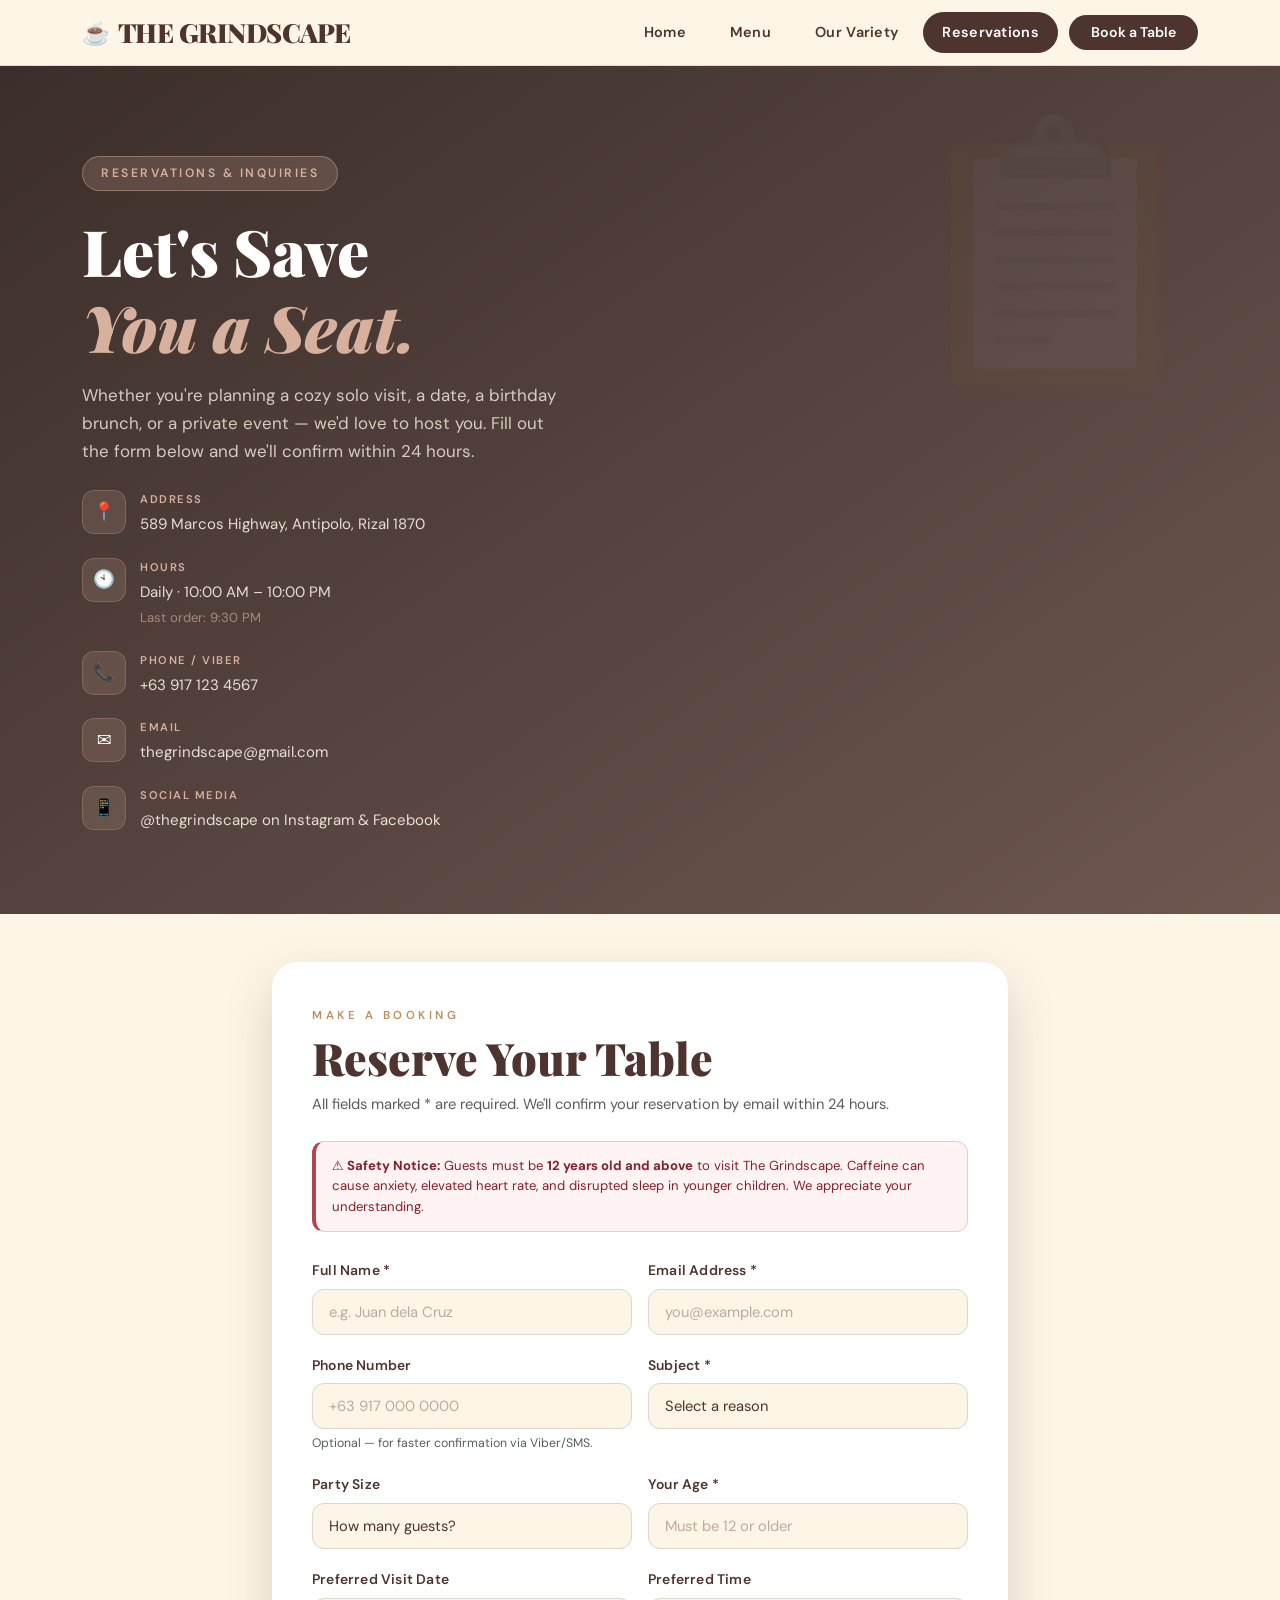
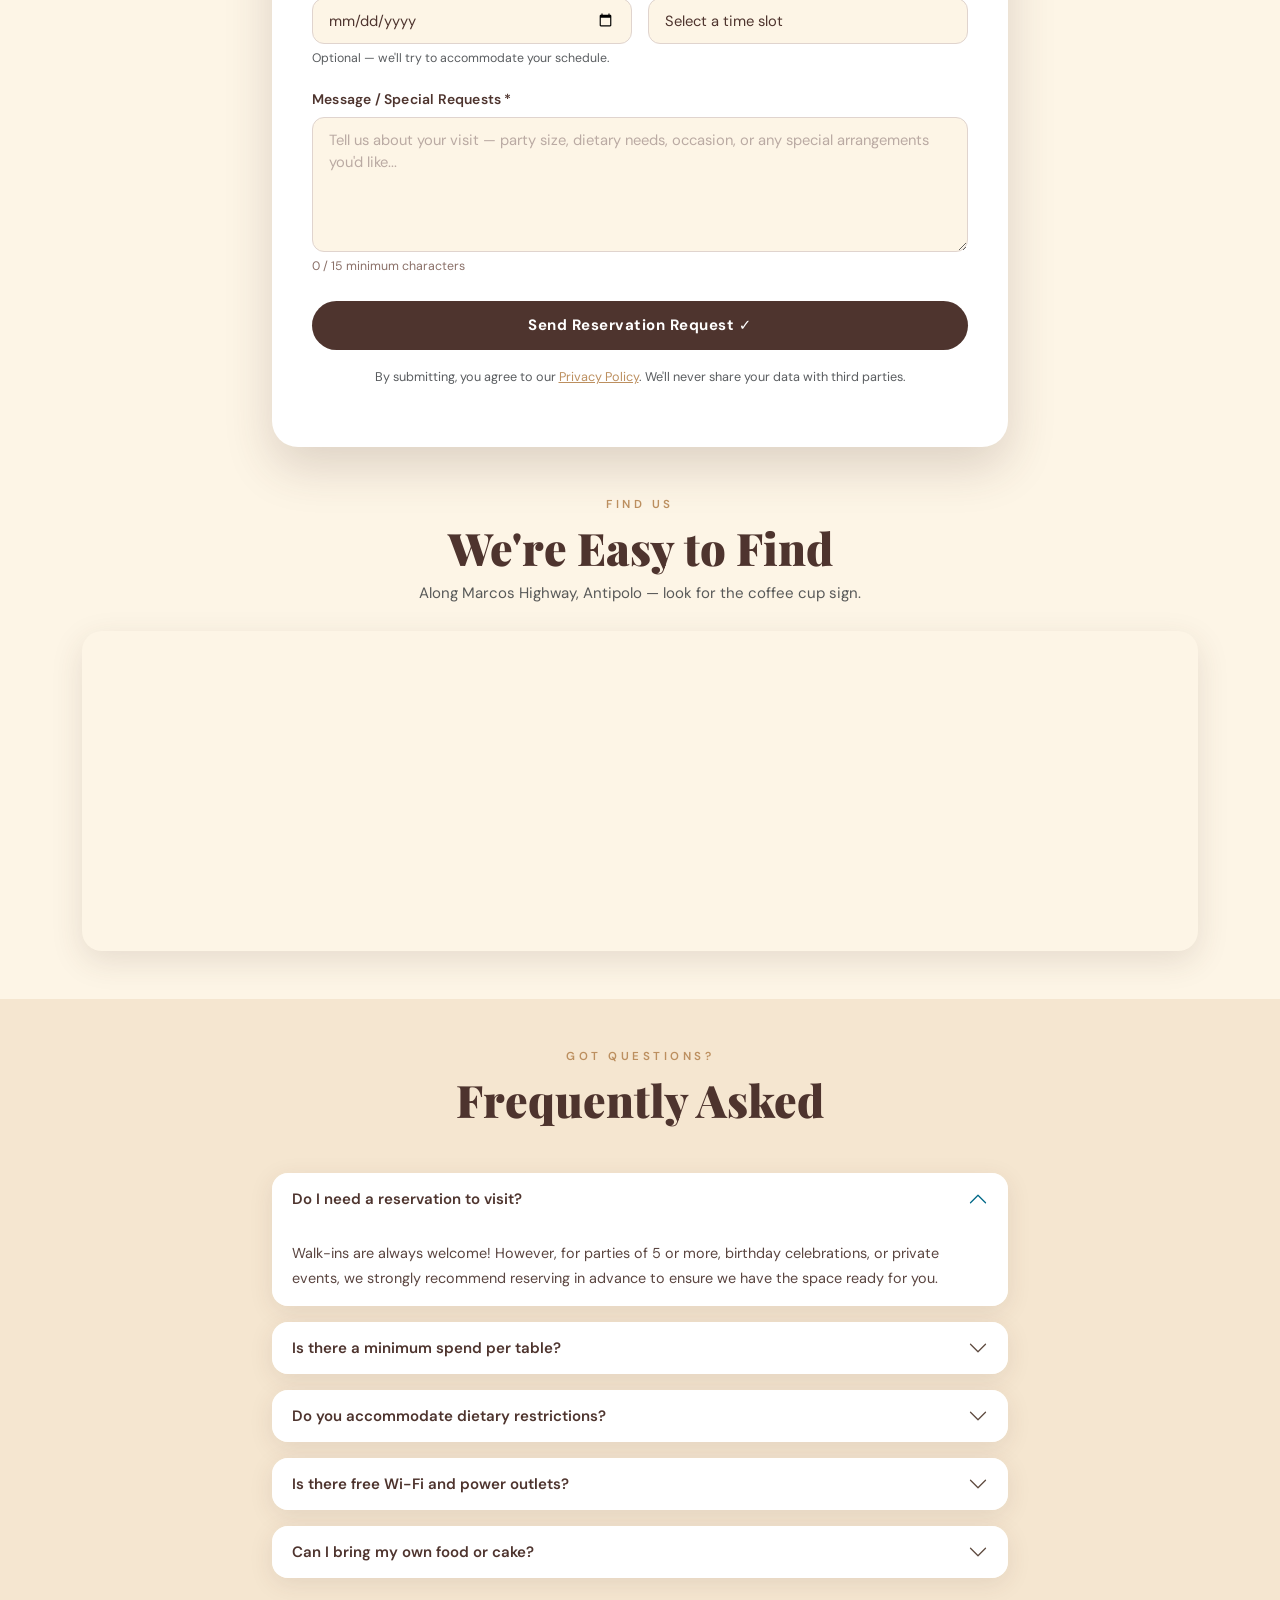
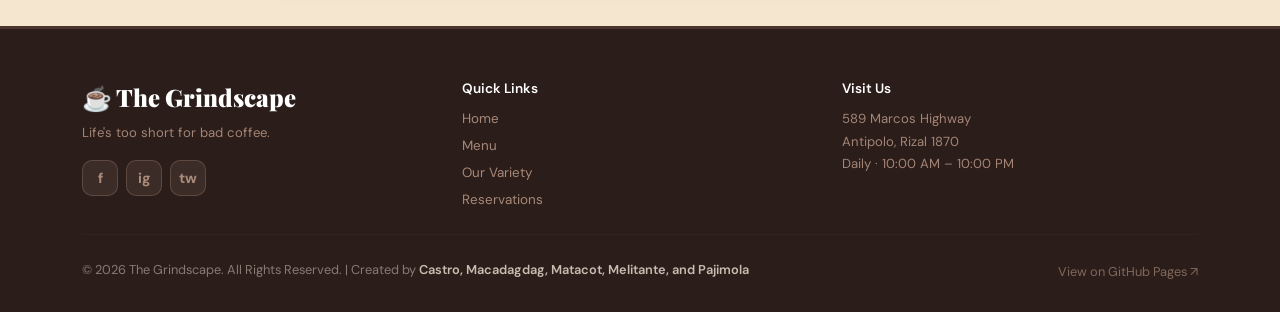
==== contact.html @ b035fa83 "Add files via upload" ====
<!DOCTYPE html>
<html lang="en">
<head>
  <meta charset="UTF-8">
  <meta name="viewport" content="width=device-width, initial-scale=1.0">
  <title>Reservations | The Grindscape</title>
  <meta name="description" content="Reserve a table at The Grindscape — Antipolo's favorite specialty coffee shop. Book for dine-in, private events, or just drop in.">

  <link href="https://cdn.jsdelivr.net/npm/bootstrap@5.3.0/dist/css/bootstrap.min.css" rel="stylesheet">
  <link rel="preconnect" href="https://fonts.googleapis.com">
  <link rel="preconnect" href="https://fonts.gstatic.com" crossorigin>
  <link href="https://fonts.googleapis.com/css2?family=Playfair+Display:ital,wght@0,400;0,700;0,900;1,700&family=DM+Sans:opsz,wght@9..40,300;9..40,400;9..40,500;9..40,600;9..40,700&display=swap" rel="stylesheet">
  <link rel="stylesheet" href="css/custom.css">
</head>
<body>
<div class="content-wrapper">

  <!-- ═══════════════ NAVBAR ═══════════════ -->
  <nav class="site-navbar navbar navbar-expand-lg" id="mainNavbar" aria-label="Main navigation">
    <div class="container">
      <a class="navbar-brand-custom" href="index.html">
        <span class="brand-icon">☕</span>THE GRINDSCAPE
      </a>
      <button class="navbar-toggler" type="button"
              data-bs-toggle="collapse" data-bs-target="#navbarMain"
              aria-controls="navbarMain" aria-expanded="false" aria-label="Toggle navigation">
        <span class="navbar-toggler-icon"></span>
      </button>
      <div class="collapse navbar-collapse" id="navbarMain">
        <ul class="navbar-nav ms-auto align-items-lg-center">
          <li class="nav-item"><a class="nav-pill" href="index.html">Home</a></li>
          <li class="nav-item"><a class="nav-pill" href="history.html">Menu</a></li>
          <li class="nav-item"><a class="nav-pill" href="variety.html">Our Variety</a></li>
          <li class="nav-item"><a class="nav-pill active" href="contact.html" aria-current="page">Reservations</a></li>
          <li class="nav-item ms-lg-2 mt-2 mt-lg-0">
            <a href="#reserve-form" class="btn-card" style="padding:8px 22px;font-size:0.88rem;">
              Book a Table
            </a>
          </li>
        </ul>
      </div>
    </div>
  </nav>

  <!-- ═══════════════ CONTACT HERO ═══════════════ -->
  <section class="contact-hero" aria-label="Contact hero">
    <div class="container">
      <div class="row">
        <div class="col-lg-6">
          <div class="hero-badge fade-in-up">Reservations &amp; Inquiries</div>
          <h1 class="fade-in-up delay-1">
            Let's Save<br>
            <em style="color:var(--latte);">You a Seat.</em>
          </h1>
          <p class="mt-3 fade-in-up delay-2">
            Whether you're planning a cozy solo visit, a date, a birthday brunch,
            or a private event — we'd love to host you. Fill out the form below
            and we'll confirm within 24 hours.
          </p>

          <div class="mt-4 fade-in-up delay-3">
            <div class="contact-info-item">
              <div class="contact-icon">📍</div>
              <div>
                <span class="contact-info-label">Address</span>
                <div class="contact-info-value">589 Marcos Highway, Antipolo, Rizal 1870</div>
              </div>
            </div>
            <div class="contact-info-item">
              <div class="contact-icon">🕙</div>
              <div>
                <span class="contact-info-label">Hours</span>
                <div class="contact-info-value">
                  Daily · 10:00 AM – 10:00 PM<br>
                  <small style="color:rgba(215,177,157,0.65);">Last order: 9:30 PM</small>
                </div>
              </div>
            </div>
            <div class="contact-info-item">
              <div class="contact-icon">📞</div>
              <div>
                <span class="contact-info-label">Phone / Viber</span>
                <div class="contact-info-value">
                  <a href="tel:+639171234567">+63 917 123 4567</a>
                </div>
              </div>
            </div>
            <div class="contact-info-item">
              <div class="contact-icon">✉️</div>
              <div>
                <span class="contact-info-label">Email</span>
                <div class="contact-info-value">
                  <a href="mailto:thegrindscape@gmail.com">thegrindscape@gmail.com</a>
                </div>
              </div>
            </div>
            <div class="contact-info-item">
              <div class="contact-icon">📱</div>
              <div>
                <span class="contact-info-label">Social Media</span>
                <div class="contact-info-value">
                  <a href="#">@thegrindscape</a> on Instagram &amp; Facebook
                </div>
              </div>
            </div>
          </div>
        </div>
      </div>
    </div>
  </section>

  <!-- ═══════════════ RESERVATION FORM ═══════════════ -->
  <section class="py-5" id="reserve-form" aria-labelledby="formHeading">
    <div class="container">
      <div class="row justify-content-center">
        <div class="col-lg-9 col-xl-8">
          <div class="reservation-card">

            <div class="mb-4">
              <span class="section-label">Make a Booking</span>
              <h2 class="section-title" id="formHeading">Reserve Your Table</h2>
              <p class="text-muted mt-2" style="font-size:0.92rem;">
                All fields marked * are required. We'll confirm your reservation by email within 24 hours.
              </p>
            </div>

            <div class="health-warning mb-4">
              <strong>⚠ Safety Notice:</strong> Guests must be <strong>12 years old and above</strong> to
              visit The Grindscape. Caffeine can cause anxiety, elevated heart rate, and disrupted sleep
              in younger children. We appreciate your understanding.
            </div>

            <form id="pageContactForm" class="needs-validation" novalidate>
              <div class="row g-3">

                <div class="col-12 col-md-6">
                  <label for="pageName" class="form-label">Full Name *</label>
                  <input type="text" class="form-control" id="pageName"
                         placeholder="e.g. Juan dela Cruz" data-role="name"
                         required minlength="2" autocomplete="name">
                  <div class="invalid-feedback">Please enter your full name (at least 2 characters).</div>
                  <div class="valid-feedback">Looks good!</div>
                </div>

                <div class="col-12 col-md-6">
                  <label for="pageEmail" class="form-label">Email Address *</label>
                  <input type="email" class="form-control" id="pageEmail"
                         placeholder="you@example.com" required autocomplete="email">
                  <div class="invalid-feedback">Please enter a valid email address (e.g. name@domain.com).</div>
                  <div class="valid-feedback">Valid email!</div>
                </div>

                <div class="col-12 col-md-6">
                  <label for="pagePhone" class="form-label">Phone Number</label>
                  <input type="tel" class="form-control" id="pagePhone"
                         placeholder="+63 917 000 0000" autocomplete="tel"
                         pattern="[+0-9\s\-()]{7,20}">
                  <div class="invalid-feedback">Please enter a valid phone number.</div>
                  <div class="form-text text-muted" style="font-size:0.77rem;">
                    Optional — for faster confirmation via Viber/SMS.
                  </div>
                </div>

                <div class="col-12 col-md-6">
                  <label for="pageSubject" class="form-label">Subject *</label>
                  <select class="form-select" id="pageSubject" required>
                    <option value="" disabled selected>Select a reason</option>
                    <option value="table">Reserve a Table</option>
                    <option value="event">Private Event Inquiry</option>
                    <option value="birthday">Birthday Celebration</option>
                    <option value="feedback">Feedback or Suggestion</option>
                    <option value="other">Other</option>
                  </select>
                  <div class="invalid-feedback">Please select a subject.</div>
                </div>

                <div class="col-12 col-md-6">
                  <label for="pagePartySize" class="form-label">Party Size</label>
                  <select class="form-select" id="pagePartySize">
                    <option value="" disabled selected>How many guests?</option>
                    <option value="1">1 person (Solo)</option>
                    <option value="2">2 persons</option>
                    <option value="3-4">3–4 persons</option>
                    <option value="5-8">5–8 persons</option>
                    <option value="9+">9 or more (event)</option>
                  </select>
                </div>

                <div class="col-12 col-md-6">
                  <label for="pageAge" class="form-label">Your Age *</label>
                  <input type="number" class="form-control" id="pageAge"
                         placeholder="Must be 12 or older" required min="12" max="120">
                  <div class="invalid-feedback" id="pageAgeError">
                    Please enter a valid age (12 years and above).
                  </div>
                </div>

                <div class="col-12 col-md-6">
                  <label for="pageDate" class="form-label">Preferred Visit Date</label>
                  <input type="date" class="form-control" id="pageDate">
                  <div class="form-text text-muted" style="font-size:0.77rem;">
                    Optional — we'll try to accommodate your schedule.
                  </div>
                </div>

                <div class="col-12 col-md-6">
                  <label for="pageTime" class="form-label">Preferred Time</label>
                  <select class="form-select" id="pageTime">
                    <option value="" disabled selected>Select a time slot</option>
                    <option value="10-12">10:00 AM – 12:00 PM</option>
                    <option value="12-14">12:00 PM – 2:00 PM</option>
                    <option value="14-17">2:00 PM – 5:00 PM</option>
                    <option value="17-20">5:00 PM – 8:00 PM</option>
                    <option value="20-22">8:00 PM – 10:00 PM</option>
                  </select>
                </div>

                <div class="col-12">
                  <label for="pageMessage" class="form-label">Message / Special Requests *</label>
                  <textarea class="form-control" id="pageMessage" rows="5"
                            placeholder="Tell us about your visit — party size, dietary needs, occasion, or any special arrangements you'd like..."
                            required minlength="15"></textarea>
                  <div class="invalid-feedback">
                    Message must be at least 15 characters. Please give us more detail!
                  </div>
                  <div id="charCountPage" class="form-text mt-1">0 / 15 minimum characters</div>
                </div>

              </div><!-- /row -->

              <div id="pageFormSuccess" class="alert mt-4 d-none" role="alert"
                   style="border-radius:14px;font-size:0.92rem;"></div>

              <div class="mt-4">
                <button type="button" id="submitPageForm" class="btn-submit">
                  Send Reservation Request ✓
                </button>
                <p class="text-muted text-center mt-3" style="font-size:0.79rem;">
                  By submitting, you agree to our <a href="#" style="color:var(--caramel);">Privacy Policy</a>.
                  We'll never share your data with third parties.
                </p>
              </div>

            </form>
          </div>
        </div>
      </div>
    </div>
  </section>

  <!-- ═══════════════ MAP ═══════════════ -->
  <section class="pb-5" aria-label="Our location map">
    <div class="container">
      <div class="text-center mb-4 reveal">
        <span class="section-label">Find Us</span>
        <h2 class="section-title">We're Easy to Find</h2>
        <p class="text-muted mt-2" style="font-size:0.94rem;">
          Along Marcos Highway, Antipolo — look for the coffee cup sign.
        </p>
      </div>
      <div class="map-embed reveal">
        <iframe
          src="https://www.google.com/maps/embed?pb=!1m18!1m12!1m3!1d30898.1!2d121.1754!3d14.5872!2m3!1f0!2f0!3f0!3m2!1i1024!2i768!4f13.1!3m3!1m2!1s0x33917094e22a7b15%3A0xa2be6a4fb9cb8ac3!2sAntipolo%2C%20Rizal!5e0!3m2!1sen!2sph!4v1"
          allowfullscreen="" loading="lazy" referrerpolicy="no-referrer-when-downgrade"
          title="The Grindscape location — Marcos Highway, Antipolo, Rizal"
          aria-label="Google Maps showing Antipolo, Rizal">
        </iframe>
      </div>
    </div>
  </section>

  <!-- ═══════════════ FAQ ═══════════════ -->
  <section class="py-5" style="background:var(--cream);" aria-labelledby="faqHeading">
    <div class="container">
      <div class="text-center mb-5 reveal">
        <span class="section-label">Got Questions?</span>
        <h2 class="section-title" id="faqHeading">Frequently Asked</h2>
      </div>
      <div class="row justify-content-center">
        <div class="col-lg-8">
          <div class="accordion" id="faqAccordion">

            <div class="accordion-item border-0 mb-3" style="border-radius:16px;overflow:hidden;box-shadow:var(--shadow-soft);">
              <h3 class="accordion-header">
                <button class="accordion-button" type="button"
                        data-bs-toggle="collapse" data-bs-target="#faq1"
                        aria-expanded="true" aria-controls="faq1">
                  Do I need a reservation to visit?
                </button>
              </h3>
              <div id="faq1" class="accordion-collapse collapse show" data-bs-parent="#faqAccordion">
                <div class="accordion-body">
                  Walk-ins are always welcome! However, for parties of 5 or more, birthday celebrations,
                  or private events, we strongly recommend reserving in advance to ensure we have the
                  space ready for you.
                </div>
              </div>
            </div>

            <div class="accordion-item border-0 mb-3" style="border-radius:16px;overflow:hidden;box-shadow:var(--shadow-soft);">
              <h3 class="accordion-header">
                <button class="accordion-button collapsed" type="button"
                        data-bs-toggle="collapse" data-bs-target="#faq2"
                        aria-expanded="false" aria-controls="faq2">
                  Is there a minimum spend per table?
                </button>
              </h3>
              <div id="faq2" class="accordion-collapse collapse" data-bs-parent="#faqAccordion">
                <div class="accordion-body">
                  For solo visitors and small groups (up to 4), there's no minimum spend. For tables of 5+
                  during peak hours (weekends, 12 PM – 3 PM), a minimum consumption of ₱200 per person applies.
                  Private event packages start at ₱5,000.
                </div>
              </div>
            </div>

            <div class="accordion-item border-0 mb-3" style="border-radius:16px;overflow:hidden;box-shadow:var(--shadow-soft);">
              <h3 class="accordion-header">
                <button class="accordion-button collapsed" type="button"
                        data-bs-toggle="collapse" data-bs-target="#faq3"
                        aria-expanded="false" aria-controls="faq3">
                  Do you accommodate dietary restrictions?
                </button>
              </h3>
              <div id="faq3" class="accordion-collapse collapse" data-bs-parent="#faqAccordion">
                <div class="accordion-body">
                  Yes! Oat milk and almond milk are available as alternatives to whole milk (+₱20).
                  Several of our pastries are vegetarian-friendly. Please inform our staff of any
                  allergies or dietary needs when you arrive — we'll do our best to accommodate you.
                </div>
              </div>
            </div>

            <div class="accordion-item border-0 mb-3" style="border-radius:16px;overflow:hidden;box-shadow:var(--shadow-soft);">
              <h3 class="accordion-header">
                <button class="accordion-button collapsed" type="button"
                        data-bs-toggle="collapse" data-bs-target="#faq4"
                        aria-expanded="false" aria-controls="faq4">
                  Is there free Wi-Fi and power outlets?
                </button>
              </h3>
              <div id="faq4" class="accordion-collapse collapse" data-bs-parent="#faqAccordion">
                <div class="accordion-body">
                  Yes to both! We have fast, reliable Wi-Fi (password on your receipt) and power outlets
                  at most tables. We're designed to be your third home — work, study, or just relax. We
                  only ask that tables be given up after 3 hours during peak hours on weekends.
                </div>
              </div>
            </div>

            <div class="accordion-item border-0" style="border-radius:16px;overflow:hidden;box-shadow:var(--shadow-soft);">
              <h3 class="accordion-header">
                <button class="accordion-button collapsed" type="button"
                        data-bs-toggle="collapse" data-bs-target="#faq5"
                        aria-expanded="false" aria-controls="faq5">
                  Can I bring my own food or cake?
                </button>
              </h3>
              <div id="faq5" class="accordion-collapse collapse" data-bs-parent="#faqAccordion">
                <div class="accordion-body">
                  Outside food is generally not allowed, but we make an exception for celebration cakes
                  with a corkage fee of ₱150. Please mention this when making your reservation so we can
                  prepare the space and any birthday setup. We also offer in-house celebration packages —
                  ask us for details!
                </div>
              </div>
            </div>

          </div>
        </div>
      </div>
    </div>
  </section>

</div>

<!-- FOOTER -->
<footer class="site-footer">
  <div class="container">
    <div class="row g-4">
      <div class="col-md-4">
        <div class="footer-brand">☕ The Grindscape</div>
        <p class="footer-tagline mt-1">Life's too short for bad coffee.</p>
        <div class="footer-social mt-3 d-flex gap-2">
          <a href="#" aria-label="Facebook">f</a>
          <a href="#" aria-label="Instagram">ig</a>
          <a href="#" aria-label="Twitter">tw</a>
        </div>
      </div>
      <div class="col-md-4">
        <p class="text-white mb-2" style="font-size:0.85rem;font-weight:600;">Quick Links</p>
        <div class="footer-links d-flex flex-column gap-1">
          <a href="index.html">Home</a>
          <a href="history.html">Menu</a>
          <a href="variety.html">Our Variety</a>
          <a href="contact.html">Reservations</a>
        </div>
      </div>
      <div class="col-md-4">
        <p class="text-white mb-2" style="font-size:0.85rem;font-weight:600;">Visit Us</p>
        <p class="footer-tagline" style="line-height:1.7;">
          589 Marcos Highway<br>Antipolo, Rizal 1870<br>Daily · 10:00 AM – 10:00 PM
        </p>
      </div>
    </div>
    <hr class="footer-divider">
    <div class="row align-items-center">
      <div class="col-md-8">
        <p class="footer-copy mb-0">
          © 2026 The Grindscape. All Rights Reserved. | Created by <strong>Castro, Macadagdag, Matacot, Melitante, and Pajimola</strong>
        </p>
      </div>
      <div class="col-md-4 text-md-end mt-2 mt-md-0">
        <a href="https://github.com" target="_blank" rel="noopener"
           class="footer-copy text-decoration-none" style="color:rgba(215,177,157,0.5);">
          View on GitHub Pages ↗
        </a>
      </div>
    </div>
  </div>
</footer>

<script src="https://cdn.jsdelivr.net/npm/bootstrap@5.3.0/dist/js/bootstrap.bundle.min.js"></script>
<script src="js/main.js"></script>
</body>
</html>
---- css/custom.css ----
:root {
  --bs-primary:          #4E342E;
  --bs-primary-rgb:      78, 52, 46;
  --bs-secondary:        #D7B19D;
  --bs-secondary-rgb:    215, 177, 157;
  --bs-success:          #6B8F71;
  --bs-danger:           #B5434A;
  --bs-light:            #FDF5E6;
  --bs-dark:             #2b1d1a;
  --bs-body-bg:          #FDF5E6;
  --bs-body-color:       #3a2520;
  --bs-border-radius:    14px;
  --bs-border-radius-lg: 20px;
  --bs-border-radius-xl: 28px;

  /* Brand Tokens */
  --latte:    #D7B19D;
  --espresso: #4E342E;
  --foam:     #FDF5E6;
  --cream:    #F5E6D0;
  --caramel:  #BC8F5F;
  --roast:    #2b1d1a;
  --glass:    rgba(253, 245, 230, 0.92);

  /* Typography */
  --bs-font-sans-serif:  'DM Sans', system-ui, sans-serif;
  --display-font:        'Playfair Display', Georgia, serif;
  --bs-body-font-family: var(--bs-font-sans-serif);
  --bs-body-font-size:   1rem;
  --bs-body-line-height: 1.7;

  /* Shadows */
  --shadow-soft: 0 6px 24px rgba(78, 52, 46, 0.10);
  --shadow-card: 0 10px 32px rgba(78, 52, 46, 0.13);
  --shadow-lift: 0 20px 48px rgba(78, 52, 46, 0.18);

  /* Transitions */
  --transition: all 0.32s cubic-bezier(0.4, 0, 0.2, 1);
}

/* ── Base Reset ── */
*, *::before, *::after { box-sizing: border-box; }

html { scroll-behavior: smooth; }

body {
  font-family: var(--bs-font-sans-serif);
  background-color: var(--foam);
  color: var(--bs-body-color);
  display: flex;
  flex-direction: column;
  min-height: 100vh;
  margin: 0;
  -webkit-font-smoothing: antialiased;
}

.content-wrapper { flex: 1; }

/* ── Scrollbar ── */
::-webkit-scrollbar { width: 6px; }
::-webkit-scrollbar-track { background: var(--cream); }
::-webkit-scrollbar-thumb { background: var(--latte); border-radius: 3px; }

/* ── Typography ── */
h1, h2, h3, .display-font { font-family: var(--display-font); }

/* ──────────────────────────────────────
   NAVBAR
────────────────────────────────────── */
.site-navbar {
  background: var(--glass) !important;
  backdrop-filter: blur(16px);
  -webkit-backdrop-filter: blur(16px);
  border-bottom: 1.5px solid rgba(215, 177, 157, 0.45);
  padding: 10px 0;
  position: sticky;
  top: 0;
  z-index: 1030;
  transition: var(--transition);
}

.site-navbar.scrolled {
  box-shadow: var(--shadow-soft);
  padding: 6px 0;
}

.navbar-brand-custom {
  font-family: var(--display-font);
  font-size: 1.65rem;
  font-weight: 900;
  color: var(--espresso) !important;
  letter-spacing: -0.5px;
  text-decoration: none;
  display: flex;
  align-items: center;
  gap: 8px;
  transition: var(--transition);
}
.navbar-brand-custom:hover { opacity: 0.8; }
.navbar-brand-custom .brand-icon { font-size: 1.4rem; }

.nav-pill {
  font-family: var(--bs-font-sans-serif);
  font-weight: 600;
  font-size: 0.9rem;
  letter-spacing: 0.3px;
  color: var(--espresso) !important;
  border: 1.5px solid transparent;
  border-radius: 50px !important;
  padding: 7px 18px !important;
  margin: 2px 3px;
  text-decoration: none;
  transition: var(--transition);
  display: inline-block;
}
.nav-pill:hover {
  border-color: var(--espresso);
  background: transparent;
  color: var(--espresso) !important;
}
.nav-pill.active,
.nav-pill[aria-current="page"] {
  background: var(--espresso) !important;
  color: white !important;
  border-color: var(--espresso) !important;
}

.navbar-toggler {
  border: 1.5px solid var(--espresso);
  border-radius: 10px;
  padding: 6px 10px;
}
.navbar-toggler:focus { box-shadow: 0 0 0 3px rgba(78,52,46,0.18); outline: none; }
.navbar-toggler-icon {
  background-image: url("data:image/svg+xml,%3Csvg xmlns='http://www.w3.org/2000/svg' viewBox='0 0 30 30'%3E%3Cpath stroke='%234E342E' stroke-width='2.5' stroke-linecap='round' d='M5 7h20M5 15h20M5 23h20'/%3E%3C/svg%3E");
}

@media (max-width: 991.98px) {
  .navbar-collapse {
    background: var(--foam);
    border-radius: 16px;
    margin-top: 10px;
    padding: 10px 8px;
    border: 1.5px solid var(--cream);
    box-shadow: var(--shadow-card);
  }
  .nav-pill { display: block; text-align: center; margin: 4px 8px; }
}

/* ──────────────────────────────────────
   SECTION SHARED UTILITIES
────────────────────────────────────── */
.section-label {
  font-size: 0.72rem;
  font-weight: 600;
  letter-spacing: 3.5px;
  text-transform: uppercase;
  color: var(--caramel);
  margin-bottom: 8px;
  display: block;
}

.section-title {
  font-family: var(--display-font);
  font-size: clamp(1.85rem, 4vw, 2.8rem);
  font-weight: 900;
  color: var(--espresso);
  line-height: 1.13;
  margin-bottom: 0;
}

/* ──────────────────────────────────────
   HERO SECTION (index)
────────────────────────────────────── */
.hero-section {
  background:
    linear-gradient(135deg, rgba(43,29,26,0.90) 0%, rgba(78,52,46,0.74) 58%, rgba(188,143,95,0.52) 100%),
    url('https://images.unsplash.com/photo-1495474472287-4d71bcdd2085?w=1600&q=80') center/cover no-repeat;
  min-height: 88vh;
  display: flex;
  align-items: center;
  position: relative;
  overflow: hidden;
  padding: 80px 0 100px;
}

.hero-section::before {
  content: '';
  position: absolute; inset: 0;
  background: radial-gradient(ellipse at 72% 50%, rgba(215,177,157,0.10) 0%, transparent 60%);
  pointer-events: none;
}

.hero-badge {
  display: inline-block;
  background: rgba(215,177,157,0.20);
  border: 1px solid rgba(215,177,157,0.42);
  color: var(--latte);
  font-size: 0.76rem;
  font-weight: 600;
  letter-spacing: 2.5px;
  text-transform: uppercase;
  padding: 6px 18px;
  border-radius: 50px;
  margin-bottom: 22px;
  backdrop-filter: blur(6px);
}

.hero-title {
  font-family: var(--display-font);
  font-size: clamp(2.5rem, 6vw, 5rem);
  font-weight: 900;
  color: white;
  line-height: 1.06;
  margin-bottom: 22px;
}
.hero-title .accent { color: var(--latte); font-style: italic; }

.hero-tagline {
  color: rgba(253,245,230,0.82);
  font-size: 1.12rem;
  font-weight: 300;
  max-width: 480px;
  margin-bottom: 38px;
  line-height: 1.68;
}

.btn-hero-primary {
  background: var(--latte);
  color: var(--espresso);
  font-weight: 700;
  font-size: 0.94rem;
  letter-spacing: 0.4px;
  border: none;
  border-radius: 50px;
  padding: 14px 34px;
  transition: var(--transition);
  box-shadow: 0 8px 24px rgba(215,177,157,0.32);
  text-decoration: none;
  display: inline-block;
}
.btn-hero-primary:hover {
  background: white;
  color: var(--espresso);
  transform: translateY(-2px);
  box-shadow: 0 12px 32px rgba(215,177,157,0.44);
}

.btn-hero-ghost {
  background: transparent;
  color: rgba(253,245,230,0.90);
  font-weight: 600;
  font-size: 0.94rem;
  border: 1.5px solid rgba(253,245,230,0.40);
  border-radius: 50px;
  padding: 13px 30px;
  transition: var(--transition);
  display: inline-block;
  cursor: pointer;
  line-height: 1.4;
  font-family: var(--bs-font-sans-serif);
}
.btn-hero-ghost:hover {
  border-color: white;
  color: white;
  background: rgba(255,255,255,0.08);
}

.hero-stats {
  display: flex;
  gap: 36px;
  margin-top: 52px;
  padding-top: 30px;
  border-top: 1px solid rgba(255,255,255,0.13);
  flex-wrap: wrap;
}
.hero-stat-number {
  font-family: var(--display-font);
  font-size: 2rem;
  font-weight: 900;
  color: var(--latte);
  line-height: 1;
}
.hero-stat-label {
  font-size: 0.76rem;
  font-weight: 500;
  color: rgba(253,245,230,0.58);
  letter-spacing: 0.5px;
  margin-top: 4px;
}

.hero-scroll-indicator {
  position: absolute;
  bottom: 26px;
  left: 50%;
  transform: translateX(-50%);
  color: rgba(253,245,230,0.45);
  font-size: 0.72rem;
  letter-spacing: 1.5px;
  text-transform: uppercase;
  display: flex;
  flex-direction: column;
  align-items: center;
  gap: 8px;
  animation: bounce 2.2s ease-in-out infinite;
}
.hero-scroll-indicator::after {
  content: '';
  width: 1px;
  height: 34px;
  background: rgba(253,245,230,0.28);
}

@keyframes bounce {
  0%, 100% { transform: translateX(-50%) translateY(0); }
  50%       { transform: translateX(-50%) translateY(8px); }
}

/* ──────────────────────────────────────
   COFFEE CARDS (Home & Variety)
────────────────────────────────────── */
.coffee-card {
  border: none;
  border-radius: 22px;
  overflow: hidden;
  background: white;
  box-shadow: var(--shadow-card);
  transition: var(--transition);
  display: flex;
  flex-direction: column;
}
.coffee-card:hover {
  transform: translateY(-8px);
  box-shadow: var(--shadow-lift);
}

/* Make card body grow so all cards in a row are equal height */
.coffee-card .card-body {
  padding: 20px 22px 24px;
  display: flex;
  flex-direction: column;
  flex: 1;
}
.coffee-card .card-body .btn-card {
  margin-top: auto;
  align-self: flex-start;
}

.coffee-card-img-wrap {
  height: 220px;
  overflow: hidden;
  position: relative;
  flex-shrink: 0;
}
.coffee-card-img-wrap img {
  width: 100%;
  height: 100%;
  object-fit: cover;
  transition: transform 0.55s ease;
  display: block;
}
.coffee-card:hover .coffee-card-img-wrap img { transform: scale(1.07); }

.card-price-badge {
  position: absolute;
  top: 14px; right: 14px;
  background: var(--espresso);
  color: white;
  font-weight: 700;
  font-size: 0.84rem;
  padding: 5px 12px;
  border-radius: 50px;
  letter-spacing: 0.3px;
  z-index: 2;
}

.coffee-card .card-title {
  font-family: var(--display-font);
  font-size: 1.13rem;
  font-weight: 700;
  color: var(--espresso);
  margin-bottom: 8px;
}

.coffee-card .card-text {
  color: #7a6260;
  font-size: 0.87rem;
  line-height: 1.62;
  margin-bottom: 18px;
}

/* ── Shared Button: btn-card ── */
/* Works as both <a> and <button> */
.btn-card {
  background: var(--espresso);
  color: white !important;
  border: none;
  border-radius: 50px;
  padding: 10px 24px;
  font-size: 0.86rem;
  font-weight: 600;
  font-family: var(--bs-font-sans-serif);
  transition: var(--transition);
  text-decoration: none;
  display: inline-block;
  cursor: pointer;
  line-height: 1.4;
  -webkit-appearance: none;
  appearance: none;
}
.btn-card:hover {
  background: var(--caramel);
  color: white !important;
  transform: translateY(-1px);
  box-shadow: 0 6px 18px rgba(78,52,46,0.2);
  text-decoration: none;
}

/* ──────────────────────────────────────
   STORY SECTION (index)
────────────────────────────────────── */
.story-section {
  background: var(--espresso);
  color: white;
  position: relative;
  overflow: hidden;
  padding: 90px 0;
}
.story-section::before {
  content: '';
  position: absolute;
  top: -60px; right: -60px;
  width: 420px; height: 420px;
  background: radial-gradient(circle, rgba(215,177,157,0.10) 0%, transparent 70%);
  pointer-events: none;
}

.story-img {
  border-radius: 24px;
  width: 100%;
  height: 440px;
  object-fit: cover;
  box-shadow: 0 20px 60px rgba(0,0,0,0.32);
  display: block;
}

.story-kicker {
  font-size: 0.72rem;
  font-weight: 600;
  letter-spacing: 3px;
  text-transform: uppercase;
  color: var(--latte);
  margin-bottom: 14px;
  display: block;
}

.story-title {
  font-family: var(--display-font);
  font-size: clamp(1.9rem, 4.5vw, 3.1rem);
  font-weight: 900;
  color: white;
  line-height: 1.1;
  margin-bottom: 20px;
}

.story-body {
  color: rgba(253,245,230,0.76);
  font-size: 1.01rem;
  line-height: 1.76;
  max-width: 500px;
}

.btn-story {
  background: var(--latte);
  color: var(--espresso);
  font-weight: 700;
  font-family: var(--bs-font-sans-serif);
  border: none;
  border-radius: 50px;
  padding: 13px 32px;
  font-size: 0.92rem;
  transition: var(--transition);
  cursor: pointer;
  display: inline-block;
  line-height: 1.4;
}
.btn-story:hover {
  background: white;
  transform: translateY(-2px);
  box-shadow: 0 8px 24px rgba(0,0,0,0.2);
}

.promise-list {
  list-style: none;
  padding: 0;
  margin: 0;
}
.promise-list li {
  padding: 11px 0;
  border-bottom: 1px solid rgba(215,177,157,0.16);
  font-size: 0.94rem;
  color: rgba(253,245,230,0.80);
  display: flex;
  align-items: center;
  gap: 12px;
}
.promise-list li::before {
  content: '✦';
  color: var(--latte);
  font-size: 0.62rem;
  flex-shrink: 0;
}

/* ──────────────────────────────────────
   MENU (history.html) PAGE HERO
────────────────────────────────────── */
.menu-hero {
  background:
    linear-gradient(160deg, rgba(43,29,26,0.92) 0%, rgba(78,52,46,0.80) 100%),
    url('https://images.unsplash.com/photo-1442512595331-e89e73853f31?w=1600&q=80') center/cover no-repeat;
  color: white;
  padding: 96px 0 80px;
  text-align: center;
  position: relative;
  overflow: hidden;
}
.menu-hero::after {
  content: '☕';
  position: absolute;
  font-size: 20rem;
  opacity: 0.04;
  right: -10px; bottom: -60px;
  pointer-events: none;
  line-height: 1;
}
.menu-hero .hero-badge { margin-bottom: 18px; }
.menu-hero h1 {
  font-family: var(--display-font);
  font-size: clamp(2.6rem, 6vw, 4.5rem);
  font-weight: 900;
  line-height: 1.08;
  color: white;
  margin-bottom: 16px;
}
.menu-hero p {
  color: rgba(253,245,230,0.78);
  font-size: 1.08rem;
  max-width: 520px;
  margin: 0 auto;
  line-height: 1.65;
}

/* Menu Category Tabs */
.menu-tabs { border-bottom: none !important; justify-content: center; flex-wrap: wrap; gap: 4px; }
.menu-tabs .nav-link {
  font-weight: 600;
  font-size: 0.88rem;
  color: var(--espresso);
  border: 1.5px solid var(--cream);
  border-radius: 50px !important;
  padding: 8px 22px;
  margin: 4px;
  transition: var(--transition);
  background: white;
  cursor: pointer;
}
.menu-tabs .nav-link:hover,
.menu-tabs .nav-link.active {
  background: var(--espresso);
  color: white;
  border-color: var(--espresso);
}

/* Menu Cards */
.menu-card {
  background: white;
  border: none;
  border-radius: 20px;
  box-shadow: var(--shadow-card);
  padding: 28px 26px;
  height: 100%;
  transition: var(--transition);
}
.menu-card:hover { box-shadow: var(--shadow-lift); transform: translateY(-4px); }

.menu-card-header {
  display: flex;
  align-items: center;
  gap: 14px;
  margin-bottom: 22px;
  padding-bottom: 16px;
  border-bottom: 1.5px solid var(--cream);
}
.menu-card-icon {
  width: 48px; height: 48px;
  background: var(--cream);
  border-radius: 14px;
  display: flex;
  align-items: center;
  justify-content: center;
  font-size: 1.5rem;
  flex-shrink: 0;
}
.menu-card-header h4 {
  font-family: var(--display-font);
  font-weight: 700;
  color: var(--espresso);
  margin: 0;
  font-size: 1.15rem;
  line-height: 1.2;
}

.menu-item {
  display: flex;
  justify-content: space-between;
  align-items: flex-start;
  gap: 12px;
  padding: 10px 0;
  border-bottom: 1px dashed rgba(215,177,157,0.38);
}
.menu-item:last-child { border-bottom: none; padding-bottom: 0; }

.item-info { flex: 1; min-width: 0; }
.item-name {
  font-weight: 600;
  font-size: 0.92rem;
  color: var(--espresso);
  margin-bottom: 2px;
  display: block;
}
.item-desc {
  font-size: 0.81rem;
  color: #8a7068;
  line-height: 1.5;
  margin: 0;
}
.item-price {
  font-weight: 700;
  font-size: 0.9rem;
  color: var(--caramel);
  white-space: nowrap;
  padding-top: 1px;
  flex-shrink: 0;
}

/* ──────────────────────────────────────
   VARIETY PAGE
────────────────────────────────────── */
.variety-hero {
  background:
    linear-gradient(145deg, rgba(43,29,26,0.90) 0%, rgba(94,58,50,0.78) 100%),
    url('https://images.unsplash.com/photo-1541167760496-1628856ab772?w=1600&q=80') center/cover no-repeat;
  color: white;
  padding: 96px 0 80px;
  text-align: center;
  position: relative;
  overflow: hidden;
}
.variety-hero::after {
  content: '✦';
  position: absolute;
  font-size: 22rem;
  opacity: 0.03;
  left: -40px; top: -60px;
  pointer-events: none;
  color: var(--latte);
  line-height: 1;
}
.variety-hero h1 {
  font-family: var(--display-font);
  font-size: clamp(2.4rem, 6vw, 4.2rem);
  font-weight: 900;
  line-height: 1.08;
  color: white;
  margin-bottom: 16px;
}
.variety-hero p {
  color: rgba(253,245,230,0.77);
  font-size: 1.06rem;
  max-width: 500px;
  margin: 0 auto;
  line-height: 1.65;
}

/* Gallery */
.gallery-container {
  border-radius: 18px;
  overflow: hidden;
  height: 260px;
  box-shadow: var(--shadow-card);
  position: relative;
  cursor: pointer;
}
.gallery-img {
  width: 100%; height: 100%;
  object-fit: cover;
  display: block;
  transition: transform 0.55s ease;
}
.gallery-container:hover .gallery-img { transform: scale(1.07); }
.gallery-overlay {
  position: absolute;
  bottom: 0; left: 0; right: 0;
  background: linear-gradient(0deg, rgba(43,29,26,0.82) 0%, transparent 100%);
  padding: 18px 16px 14px;
  color: white;
}
.gallery-overlay-title {
  font-family: var(--display-font);
  font-size: 1rem;
  font-weight: 700;
  margin-bottom: 2px;
}
.gallery-overlay-sub {
  font-size: 0.76rem;
  color: var(--latte);
  font-weight: 500;
}

/* Variety Feature Cards */
.variety-feature {
  background: white;
  border-radius: 20px;
  padding: 30px 26px;
  box-shadow: var(--shadow-card);
  text-align: center;
  transition: var(--transition);
  height: 100%;
}
.variety-feature:hover { transform: translateY(-6px); box-shadow: var(--shadow-lift); }
.variety-feature-icon {
  width: 64px; height: 64px;
  background: var(--cream);
  border-radius: 20px;
  display: flex;
  align-items: center;
  justify-content: center;
  font-size: 1.8rem;
  margin: 0 auto 18px;
}
.variety-feature h5 {
  font-family: var(--display-font);
  font-weight: 700;
  color: var(--espresso);
  margin-bottom: 8px;
}
.variety-feature p {
  font-size: 0.87rem;
  color: #7a6260;
  line-height: 1.6;
  margin: 0;
}

/* ──────────────────────────────────────
   CONTACT / RESERVATIONS PAGE
────────────────────────────────────── */
.contact-hero {
  background:
    linear-gradient(145deg, rgba(43,29,26,0.92) 0%, rgba(78,52,46,0.82) 100%),
    url('https://images.unsplash.com/photo-1554118811-1e0d58224f24?w=1600&q=80') center/cover no-repeat;
  color: rgb(255, 255, 255);
  padding: 90px 0 60px;   /* FIX: removed large bottom padding that caused overlap */
  position: relative;
  overflow: hidden;
}
.contact-hero::after {
  content: '📋';
  position: absolute;
  font-size: 16rem;
  opacity: 0.04;
  right: 5%; top: -30px;
  pointer-events: none;
}
.contact-hero h1 {
  font-family: var(--display-font);
  font-size: clamp(2.4rem, 5vw, 4rem);
  font-weight: 900;
  color: white;
  margin-bottom: 16px;
}
.contact-hero p {
  color: rgba(253,245,230,0.78);
  font-size: 1.06rem;
  max-width: 480px;
  line-height: 1.65;
}

.contact-info-item {
  display: flex;
  align-items: flex-start;
  gap: 14px;
  margin-bottom: 20px;
}
.contact-icon {
  width: 44px; height: 44px;
  background: rgba(215,177,157,0.16);
  border-radius: 12px;
  display: flex;
  align-items: center;
  justify-content: center;
  font-size: 1.1rem;
  flex-shrink: 0;
  border: 1px solid rgba(215,177,157,0.24);
}
.contact-info-label {
  font-size: 0.70rem;
  font-weight: 600;
  letter-spacing: 1.5px;
  text-transform: uppercase;
  color: var(--latte);
  margin-bottom: 3px;
  display: block;
}
.contact-info-value {
  font-size: 0.94rem;
  color: rgba(253,245,230,0.88);
}
.contact-info-value a { color: inherit; text-decoration: none; }
.contact-info-value a:hover { color: var(--latte); }

/* FIX: Reservation card — removed negative offset that caused overlap on most screens */
.reservation-card {
  background: white;
  border-radius: 26px;
  padding: 44px 40px;
  box-shadow: var(--shadow-lift);
}

/* ──────────────────────────────────────
   FORMS
────────────────────────────────────── */
.form-label {
  font-weight: 600;
  font-size: 0.87rem;
  color: var(--espresso);
  letter-spacing: 0.2px;
  margin-bottom: 6px;
}

.form-control,
.form-select {
  border: 1.5px solid #e0d4ce;
  border-radius: 12px;
  padding: 11px 16px;
  font-size: 0.92rem;
  color: var(--espresso);
  background: var(--foam);
  transition: var(--transition);
  font-family: var(--bs-font-sans-serif);
}
.form-control:focus,
.form-select:focus {
  border-color: var(--espresso);
  box-shadow: 0 0 0 3px rgba(78,52,46,0.09);
  background: white;
  outline: none;
  color: var(--espresso);
}
.form-control::placeholder { color: #baaaa3; }
textarea.form-control { resize: vertical; min-height: 130px; }

/* Fix Bootstrap overriding validation border colors */
.form-control.is-invalid,
.form-select.is-invalid { border-color: var(--bs-danger); }
.form-control.is-valid,
.form-select.is-valid   { border-color: var(--bs-success); }

.invalid-feedback { font-size: 0.79rem; font-weight: 500; color: var(--bs-danger); margin-top: 5px; }
.valid-feedback   { font-size: 0.79rem; font-weight: 500; color: var(--bs-success); }

.health-warning {
  background: #fff3f3;
  border: 1px solid #f7c5c5;
  border-left: 4px solid #B5434A;
  border-radius: 12px;
  padding: 14px 16px;
  font-size: 0.82rem;
  color: #842029;
  line-height: 1.55;
}

.btn-submit {
  background: var(--espresso);
  color: white;
  border: none;
  border-radius: 50px;
  padding: 14px;
  font-weight: 700;
  font-size: 0.94rem;
  font-family: var(--bs-font-sans-serif);
  letter-spacing: 0.5px;
  width: 100%;
  transition: var(--transition);
  cursor: pointer;
  line-height: 1.4;
}
.btn-submit:hover {
  background: var(--caramel);
  color: white;
  transform: translateY(-2px);
  box-shadow: 0 10px 28px rgba(78,52,46,0.22);
}

/* Character counter */
#charCountPage,
#charCount {
  font-size: 0.77rem;
  color: #8a7068;
  transition: color 0.2s;
}

/* ──────────────────────────────────────
   ACCORDION (FAQ)
────────────────────────────────────── */
/* Override Bootstrap's default accordion arrow color and bg */
.accordion-button {
  font-weight: 600;
  color: var(--espresso) !important;
  background-color: white !important;
  font-size: 0.94rem;
  font-family: var(--bs-font-sans-serif);
  box-shadow: none !important;
}
.accordion-button:not(.collapsed) {
  color: var(--espresso) !important;
  background-color: white !important;
  box-shadow: none !important;
}
.accordion-button::after {
  /* Recolor the Bootstrap chevron to espresso */
  filter: invert(20%) sepia(30%) saturate(500%) hue-rotate(330deg);
}
.accordion-button:focus {
  box-shadow: 0 0 0 3px rgba(78,52,46,0.12) !important;
  outline: none;
}
.accordion-body {
  background: white;
  font-size: 0.90rem;
  color: #5a4540;
  line-height: 1.7;
}

/* ──────────────────────────────────────
   MODALS
────────────────────────────────────── */
.modal-content {
  border: none;
  border-radius: 24px;
  overflow: hidden;
  box-shadow: 0 30px 80px rgba(0,0,0,0.22);
}
.modal-header {
  background: var(--espresso);
  color: white;
  border: none;
  padding: 22px 28px;
}
.modal-header .modal-title {
  font-family: var(--display-font);
  font-weight: 700;
  font-size: 1.28rem;
  color: white;
}
.modal-header .btn-close { filter: invert(1); opacity: 0.7; }
.modal-header .btn-close:hover { opacity: 1; }
.modal-body    { padding: 28px; background: white; }
.modal-footer  {
  border-top: 1.5px solid var(--cream);
  padding: 16px 28px;
  background: var(--foam);
}

/* ──────────────────────────────────────
   MAP EMBED
────────────────────────────────────── */
.map-embed {
  border-radius: 20px;
  overflow: hidden;
  box-shadow: var(--shadow-card);
  height: 320px;
}
.map-embed iframe { width: 100%; height: 100%; border: none; display: block; }

/* ──────────────────────────────────────
   FOOTER
────────────────────────────────────── */
.site-footer {
  background: var(--roast);
  color: rgba(253,245,230,0.64);
  padding: 48px 0 28px;
  border-top: 3px solid var(--espresso);
  margin-top: auto;
}
.footer-brand {
  font-family: var(--display-font);
  font-size: 1.5rem;
  font-weight: 900;
  color: white;
  margin-bottom: 4px;
}
.footer-tagline   { font-size: 0.82rem; color: rgba(215,177,157,0.70); margin-bottom: 0; }
.footer-divider   { border-color: rgba(215,177,157,0.18); margin: 22px 0; }
.footer-copy      { font-size: 0.80rem; color: rgba(253,245,230,0.44); margin: 0; }
.footer-copy strong { color: rgba(253,245,230,0.74); font-weight: 600; }
.footer-links a {
  color: rgba(215,177,157,0.72);
  text-decoration: none;
  font-size: 0.84rem;
  transition: color 0.2s;
}
.footer-links a:hover { color: var(--latte); }
.footer-social a {
  display: inline-flex;
  align-items: center;
  justify-content: center;
  width: 36px; height: 36px;
  background: rgba(215,177,157,0.10);
  border: 1px solid rgba(215,177,157,0.22);
  border-radius: 10px;
  color: rgba(215,177,157,0.72);
  text-decoration: none;
  font-size: 0.9rem;
  font-weight: 700;
  transition: var(--transition);
}
.footer-social a:hover {
  background: rgba(215,177,157,0.22);
  color: var(--latte);
  transform: translateY(-2px);
}

/* ──────────────────────────────────────
   ANIMATIONS
────────────────────────────────────── */
@keyframes fadeInUp {
  from { opacity: 0; transform: translateY(28px); }
  to   { opacity: 1; transform: translateY(0); }
}
.fade-in-up { animation: fadeInUp 0.65s ease both; }
.delay-1 { animation-delay: 0.10s; }
.delay-2 { animation-delay: 0.22s; }
.delay-3 { animation-delay: 0.34s; }
.delay-4 { animation-delay: 0.46s; }

/* Scroll-triggered fade */
.reveal {
  opacity: 0;
  transform: translateY(24px);
  transition: opacity 0.6s ease, transform 0.6s ease;
}
.reveal.visible {
  opacity: 1;
  transform: translateY(0);
}

/* ──────────────────────────────────────
   UTILITIES
────────────────────────────────────── */
.bg-cream      { background-color: var(--cream) !important; }
.bg-foam       { background-color: var(--foam)  !important; }
.text-espresso { color: var(--espresso) !important; }
.text-latte    { color: var(--latte)    !important; }
.text-caramel  { color: var(--caramel)  !important; }

/* ──────────────────────────────────────
   RESPONSIVE
────────────────────────────────────── */
@media (max-width: 767.98px) {
  .hero-section     { min-height: 92vw; padding: 60px 0 80px; }
  .hero-title       { font-size: 2.3rem; }
  .hero-stats       { gap: 20px; }
  .hero-tagline     { font-size: 1rem; }
  .story-img        { height: 280px; }
  .story-section    { padding: 60px 0; }
  .reservation-card { padding: 26px 20px; }
  .contact-hero     { padding: 70px 0 50px; }
  .map-embed        { height: 260px; }
  .gallery-container { height: 200px; }
}

@media (max-width: 575.98px) {
  .hero-stats { flex-wrap: wrap; gap: 16px; }
  .btn-hero-primary,
  .btn-hero-ghost { width: 100%; text-align: center; }
  .menu-card      { padding: 22px 18px; }
  .reservation-card { padding: 22px 16px; }
}
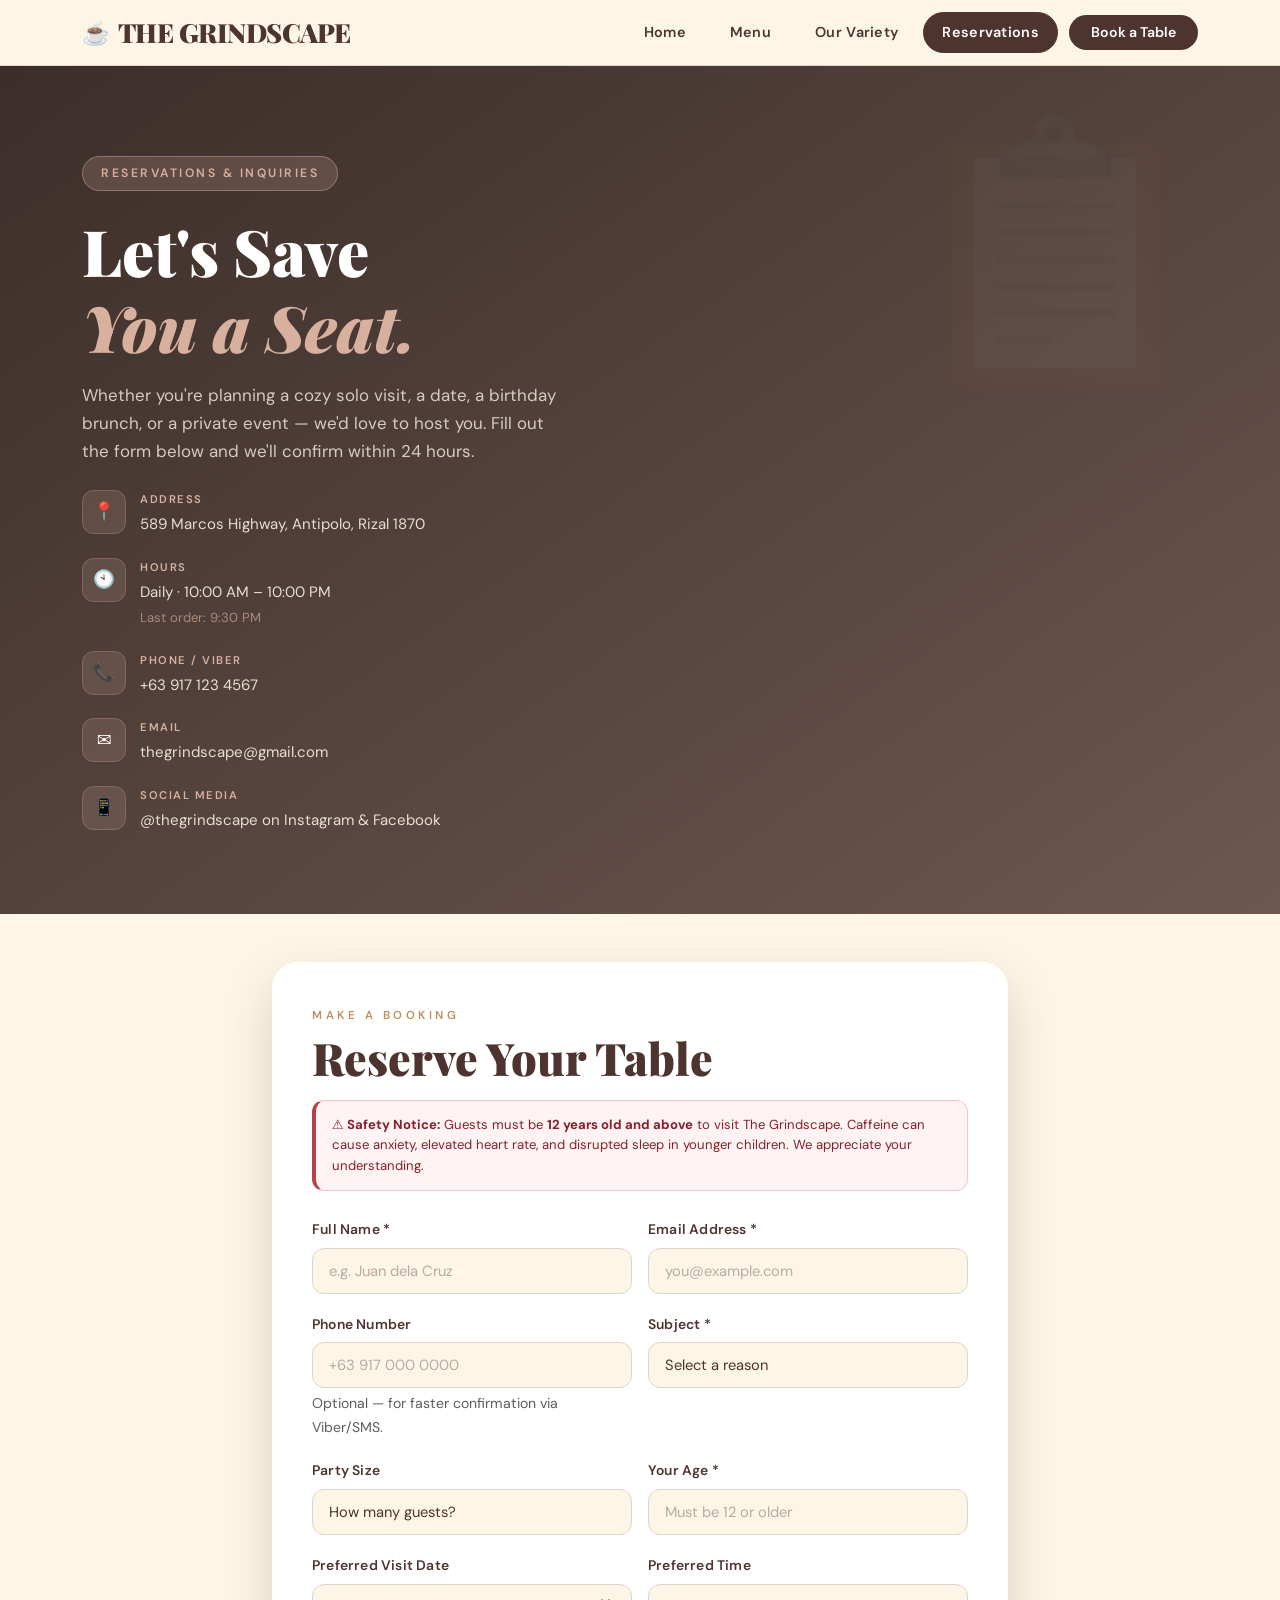
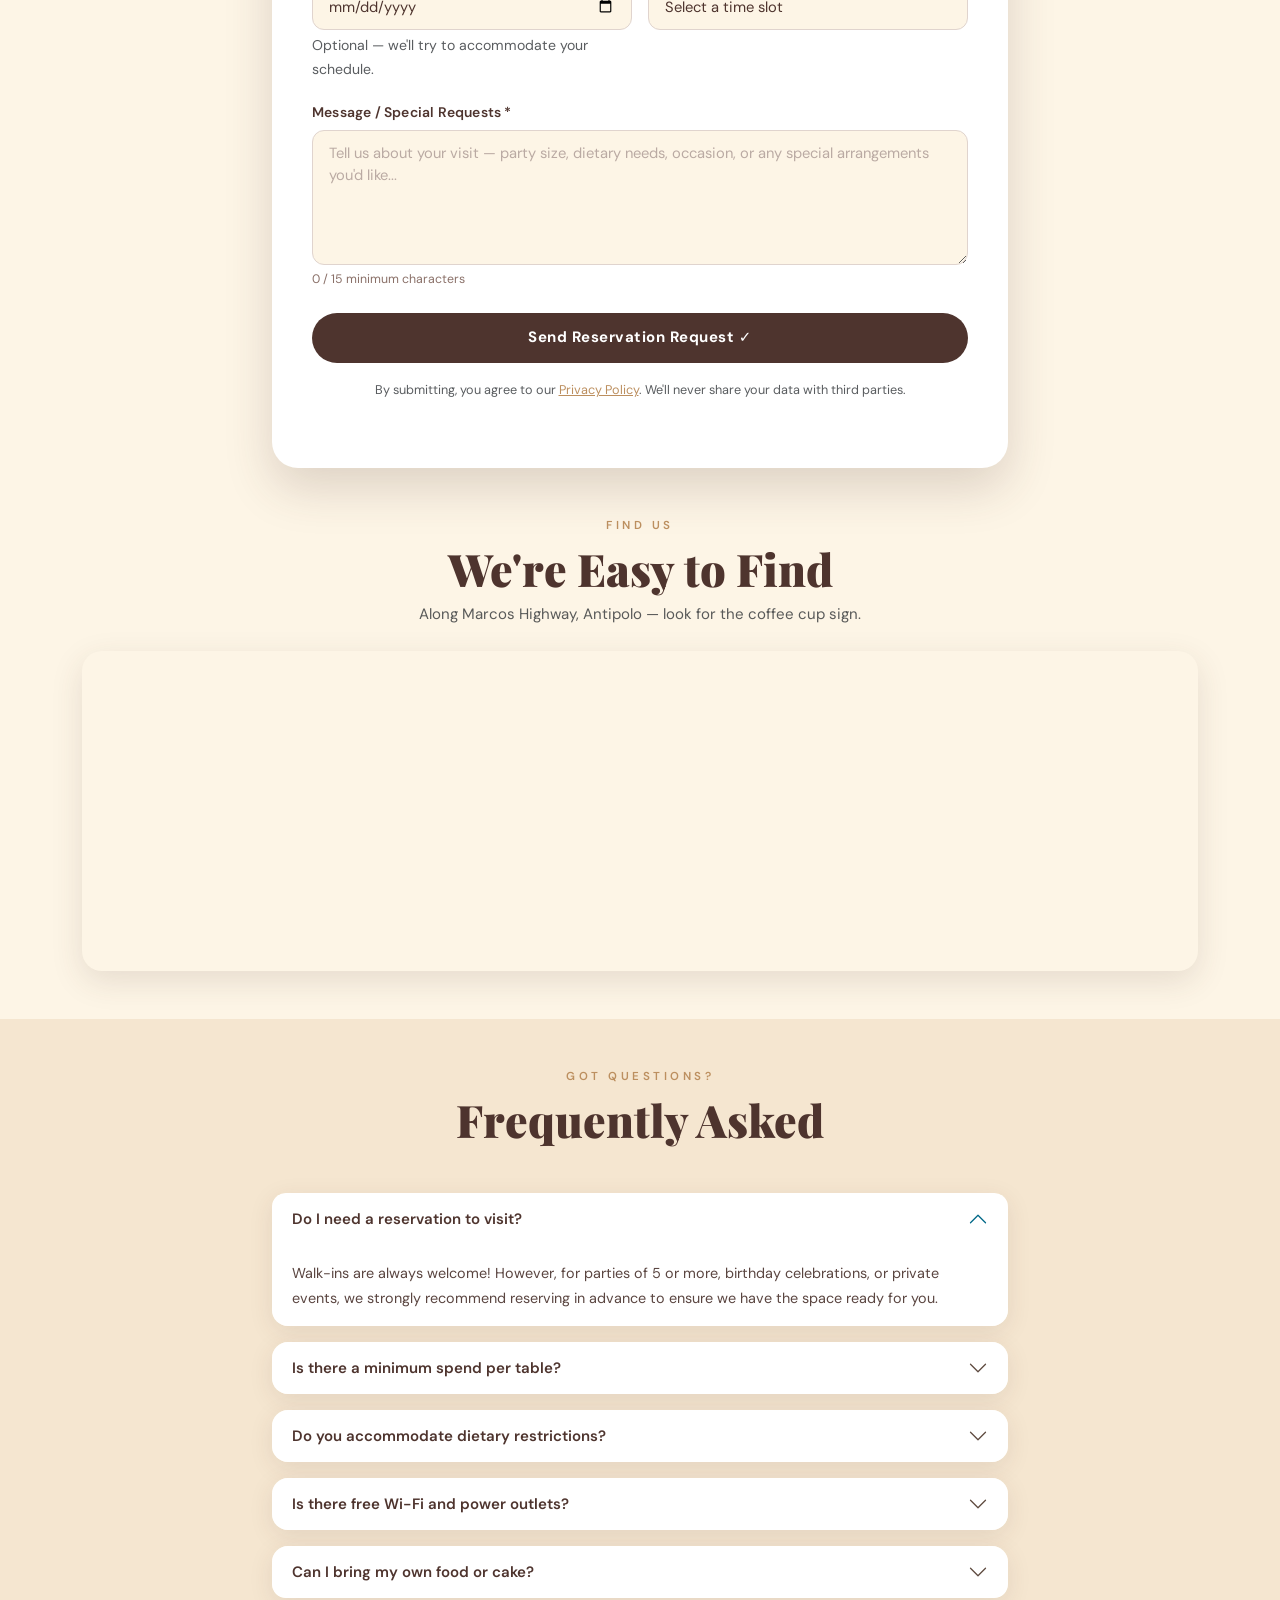
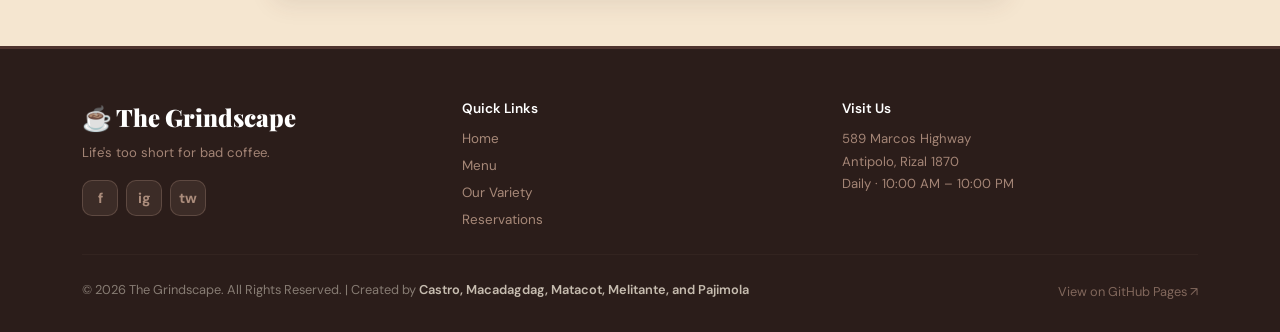
==== commit e4c99262: "Merge pull request #2 from jzmelitante05/feature/php-form Feature/php form" ====
--- a/contact.html
+++ b/contact.html
@@ -33,7 +33,7 @@
           <li class="nav-item"><a class="nav-pill" href="variety.html">Our Variety</a></li>
           <li class="nav-item"><a class="nav-pill active" href="contact.html" aria-current="page">Reservations</a></li>
           <li class="nav-item ms-lg-2 mt-2 mt-lg-0">
-            <a href="#reserve-form" class="btn-card" style="padding:8px 22px;font-size:0.88rem;">
+            <a href="#reserve-form" class="btn-card btn-card--small">
               Book a Table
             </a>
           </li>
@@ -50,7 +50,7 @@
           <div class="hero-badge fade-in-up">Reservations &amp; Inquiries</div>
           <h1 class="fade-in-up delay-1">
             Let's Save<br>
-            <em style="color:var(--latte);">You a Seat.</em>
+            <em class="text-latte">You a Seat.</em>
           </h1>
           <p class="mt-3 fade-in-up delay-2">
             Whether you're planning a cozy solo visit, a date, a birthday brunch,
@@ -72,7 +72,7 @@
                 <span class="contact-info-label">Hours</span>
                 <div class="contact-info-value">
                   Daily · 10:00 AM – 10:00 PM<br>
-                  <small style="color:rgba(215,177,157,0.65);">Last order: 9:30 PM</small>
+                  <small class="text-soft">Last order: 9:30 PM</small>
                 </div>
               </div>
             </div>
@@ -119,10 +119,7 @@
             <div class="mb-4">
               <span class="section-label">Make a Booking</span>
               <h2 class="section-title" id="formHeading">Reserve Your Table</h2>
-              <p class="text-muted mt-2" style="font-size:0.92rem;">
-                All fields marked * are required. We'll confirm your reservation by email within 24 hours.
-              </p>
-            </div>
+                <p class="text-muted text-small mt-2">
 
             <div class="health-warning mb-4">
               <strong>⚠ Safety Notice:</strong> Guests must be <strong>12 years old and above</strong> to
@@ -130,12 +127,12 @@
               in younger children. We appreciate your understanding.
             </div>
 
-            <form id="pageContactForm" class="needs-validation" novalidate>
+            <form id="pageContactForm" class="needs-validation" action="contact.php" method="post" novalidate>
               <div class="row g-3">
 
                 <div class="col-12 col-md-6">
                   <label for="pageName" class="form-label">Full Name *</label>
-                  <input type="text" class="form-control" id="pageName"
+                  <input type="text" class="form-control" id="pageName" name="name"
                          placeholder="e.g. Juan dela Cruz" data-role="name"
                          required minlength="2" autocomplete="name">
                   <div class="invalid-feedback">Please enter your full name (at least 2 characters).</div>
@@ -144,7 +141,7 @@
 
                 <div class="col-12 col-md-6">
                   <label for="pageEmail" class="form-label">Email Address *</label>
-                  <input type="email" class="form-control" id="pageEmail"
+                  <input type="email" class="form-control" id="pageEmail" name="email"
                          placeholder="you@example.com" required autocomplete="email">
                   <div class="invalid-feedback">Please enter a valid email address (e.g. name@domain.com).</div>
                   <div class="valid-feedback">Valid email!</div>
@@ -152,18 +149,18 @@
 
                 <div class="col-12 col-md-6">
                   <label for="pagePhone" class="form-label">Phone Number</label>
-                  <input type="tel" class="form-control" id="pagePhone"
+                  <input type="tel" class="form-control" id="pagePhone" name="phone"
                          placeholder="+63 917 000 0000" autocomplete="tel"
                          pattern="[+0-9\s\-()]{7,20}">
                   <div class="invalid-feedback">Please enter a valid phone number.</div>
-                  <div class="form-text text-muted" style="font-size:0.77rem;">
+                  <div class="form-text text-muted text-xsmall">
                     Optional — for faster confirmation via Viber/SMS.
                   </div>
                 </div>
 
                 <div class="col-12 col-md-6">
                   <label for="pageSubject" class="form-label">Subject *</label>
-                  <select class="form-select" id="pageSubject" required>
+                  <select class="form-select" id="pageSubject" name="subject" required>
                     <option value="" disabled selected>Select a reason</option>
                     <option value="table">Reserve a Table</option>
                     <option value="event">Private Event Inquiry</option>
@@ -176,7 +173,7 @@
 
                 <div class="col-12 col-md-6">
                   <label for="pagePartySize" class="form-label">Party Size</label>
-                  <select class="form-select" id="pagePartySize">
+                  <select class="form-select" id="pagePartySize" name="party_size">
                     <option value="" disabled selected>How many guests?</option>
                     <option value="1">1 person (Solo)</option>
                     <option value="2">2 persons</option>
@@ -188,7 +185,7 @@
 
                 <div class="col-12 col-md-6">
                   <label for="pageAge" class="form-label">Your Age *</label>
-                  <input type="number" class="form-control" id="pageAge"
+                  <input type="number" class="form-control" id="pageAge" name="age"
                          placeholder="Must be 12 or older" required min="12" max="120">
                   <div class="invalid-feedback" id="pageAgeError">
                     Please enter a valid age (12 years and above).
@@ -197,15 +194,15 @@
 
                 <div class="col-12 col-md-6">
                   <label for="pageDate" class="form-label">Preferred Visit Date</label>
-                  <input type="date" class="form-control" id="pageDate">
-                  <div class="form-text text-muted" style="font-size:0.77rem;">
+                  <input type="date" class="form-control" id="pageDate" name="visit_date">
+                  <div class="form-text text-muted text-xsmall">
                     Optional — we'll try to accommodate your schedule.
                   </div>
                 </div>
 
                 <div class="col-12 col-md-6">
                   <label for="pageTime" class="form-label">Preferred Time</label>
-                  <select class="form-select" id="pageTime">
+                  <select class="form-select" id="pageTime" name="visit_time">
                     <option value="" disabled selected>Select a time slot</option>
                     <option value="10-12">10:00 AM – 12:00 PM</option>
                     <option value="12-14">12:00 PM – 2:00 PM</option>
@@ -217,7 +214,7 @@
 
                 <div class="col-12">
                   <label for="pageMessage" class="form-label">Message / Special Requests *</label>
-                  <textarea class="form-control" id="pageMessage" rows="5"
+                  <textarea class="form-control" id="pageMessage" name="message" rows="5"
                             placeholder="Tell us about your visit — party size, dietary needs, occasion, or any special arrangements you'd like..."
                             required minlength="15"></textarea>
                   <div class="invalid-feedback">
@@ -228,15 +225,14 @@
 
               </div><!-- /row -->
 
-              <div id="pageFormSuccess" class="alert mt-4 d-none" role="alert"
-                   style="border-radius:14px;font-size:0.92rem;"></div>
+              <div id="pageFormSuccess" class="alert form-success-alert mt-4 d-none" role="alert"></div>
 
               <div class="mt-4">
-                <button type="button" id="submitPageForm" class="btn-submit">
+                <button type="submit" id="submitPageForm" class="btn-submit">
                   Send Reservation Request ✓
                 </button>
-                <p class="text-muted text-center mt-3" style="font-size:0.79rem;">
-                  By submitting, you agree to our <a href="#" style="color:var(--caramel);">Privacy Policy</a>.
+                <p class="text-muted text-caption text-center mt-3">
+                  By submitting, you agree to our <a href="#" class="link-caramel">Privacy Policy</a>.
                   We'll never share your data with third parties.
                 </p>
               </div>
@@ -254,14 +250,14 @@
       <div class="text-center mb-4 reveal">
         <span class="section-label">Find Us</span>
         <h2 class="section-title">We're Easy to Find</h2>
-        <p class="text-muted mt-2" style="font-size:0.94rem;">
+        <p class="text-muted section-copy mt-2">
           Along Marcos Highway, Antipolo — look for the coffee cup sign.
         </p>
       </div>
       <div class="map-embed reveal">
         <iframe
           src="https://www.google.com/maps/embed?pb=!1m18!1m12!1m3!1d30898.1!2d121.1754!3d14.5872!2m3!1f0!2f0!3f0!3m2!1i1024!2i768!4f13.1!3m3!1m2!1s0x33917094e22a7b15%3A0xa2be6a4fb9cb8ac3!2sAntipolo%2C%20Rizal!5e0!3m2!1sen!2sph!4v1"
-          allowfullscreen="" loading="lazy" referrerpolicy="no-referrer-when-downgrade"
+          allowfullscreen="" loading="lazy"
           title="The Grindscape location — Marcos Highway, Antipolo, Rizal"
           aria-label="Google Maps showing Antipolo, Rizal">
         </iframe>
@@ -270,7 +266,7 @@
   </section>
 
   <!-- ═══════════════ FAQ ═══════════════ -->
-  <section class="py-5" style="background:var(--cream);" aria-labelledby="faqHeading">
+  <section class="py-5 bg-cream" aria-labelledby="faqHeading">
     <div class="container">
       <div class="text-center mb-5 reveal">
         <span class="section-label">Got Questions?</span>
@@ -280,7 +276,7 @@
         <div class="col-lg-8">
           <div class="accordion" id="faqAccordion">
 
-            <div class="accordion-item border-0 mb-3" style="border-radius:16px;overflow:hidden;box-shadow:var(--shadow-soft);">
+            <div class="accordion-item border-0 mb-3 panel-soft">
               <h3 class="accordion-header">
                 <button class="accordion-button" type="button"
                         data-bs-toggle="collapse" data-bs-target="#faq1"
@@ -297,7 +293,7 @@
               </div>
             </div>
 
-            <div class="accordion-item border-0 mb-3" style="border-radius:16px;overflow:hidden;box-shadow:var(--shadow-soft);">
+            <div class="accordion-item border-0 mb-3 panel-soft">
               <h3 class="accordion-header">
                 <button class="accordion-button collapsed" type="button"
                         data-bs-toggle="collapse" data-bs-target="#faq2"
@@ -314,7 +310,7 @@
               </div>
             </div>
 
-            <div class="accordion-item border-0 mb-3" style="border-radius:16px;overflow:hidden;box-shadow:var(--shadow-soft);">
+            <div class="accordion-item border-0 mb-3 panel-soft">
               <h3 class="accordion-header">
                 <button class="accordion-button collapsed" type="button"
                         data-bs-toggle="collapse" data-bs-target="#faq3"
@@ -331,7 +327,7 @@
               </div>
             </div>
 
-            <div class="accordion-item border-0 mb-3" style="border-radius:16px;overflow:hidden;box-shadow:var(--shadow-soft);">
+            <div class="accordion-item border-0 mb-3 panel-soft">
               <h3 class="accordion-header">
                 <button class="accordion-button collapsed" type="button"
                         data-bs-toggle="collapse" data-bs-target="#faq4"
@@ -348,7 +344,7 @@
               </div>
             </div>
 
-            <div class="accordion-item border-0" style="border-radius:16px;overflow:hidden;box-shadow:var(--shadow-soft);">
+            <div class="accordion-item border-0 panel-soft">
               <h3 class="accordion-header">
                 <button class="accordion-button collapsed" type="button"
                         data-bs-toggle="collapse" data-bs-target="#faq5"
@@ -388,7 +384,7 @@
         </div>
       </div>
       <div class="col-md-4">
-        <p class="text-white mb-2" style="font-size:0.85rem;font-weight:600;">Quick Links</p>
+        <p class="text-white footer-heading mb-2">Quick Links</p>
         <div class="footer-links d-flex flex-column gap-1">
           <a href="index.html">Home</a>
           <a href="history.html">Menu</a>
@@ -397,8 +393,8 @@
         </div>
       </div>
       <div class="col-md-4">
-        <p class="text-white mb-2" style="font-size:0.85rem;font-weight:600;">Visit Us</p>
-        <p class="footer-tagline" style="line-height:1.7;">
+        <p class="text-white footer-heading mb-2">Visit Us</p>
+        <p class="footer-tagline">
           589 Marcos Highway<br>Antipolo, Rizal 1870<br>Daily · 10:00 AM – 10:00 PM
         </p>
       </div>
@@ -412,7 +408,7 @@
       </div>
       <div class="col-md-4 text-md-end mt-2 mt-md-0">
         <a href="https://github.com" target="_blank" rel="noopener"
-           class="footer-copy text-decoration-none" style="color:rgba(215,177,157,0.5);">
+           class="footer-copy footer-copy-link text-decoration-none">
           View on GitHub Pages ↗
         </a>
       </div>
@@ -423,4 +419,4 @@
 <script src="https://cdn.jsdelivr.net/npm/bootstrap@5.3.0/dist/js/bootstrap.bundle.min.js"></script>
 <script src="js/main.js"></script>
 </body>
-</html>+</html>
--- a/css/custom.css
+++ b/css/custom.css
@@ -70,8 +70,8 @@
 ────────────────────────────────────── */
 .site-navbar {
   background: var(--glass) !important;
+  -webkit-backdrop-filter: blur(16px);
   backdrop-filter: blur(16px);
-  -webkit-backdrop-filter: blur(16px);
   border-bottom: 1.5px solid rgba(215, 177, 157, 0.45);
   padding: 10px 0;
   position: sticky;
@@ -204,6 +204,7 @@
   padding: 6px 18px;
   border-radius: 50px;
   margin-bottom: 22px;
+  -webkit-backdrop-filter: blur(6px);
   backdrop-filter: blur(6px);
 }
 
@@ -409,6 +410,91 @@
   -webkit-appearance: none;
   appearance: none;
 }
+.btn-card--small {
+  padding: 8px 22px;
+  font-size: 0.88rem;
+}
+.btn-card--wide {
+  padding: 13px 32px;
+  font-size: 0.94rem;
+}
+.btn-card--xl {
+  padding: 10px 28px;
+  font-size: 0.90rem;
+}
+.btn-outline-espresso {
+  background: transparent !important;
+  color: var(--espresso) !important;
+  border: 1.5px solid var(--espresso);
+  font-weight: 600;
+}
+.btn-outline-espresso-sm {
+  background: transparent !important;
+  color: var(--espresso) !important;
+  border: 1.5px solid var(--espresso);
+  font-weight: 600;
+  padding: 9px 20px;
+}
+.footer-copy-link { color: rgba(215,177,157,0.5) !important; }
+.text-small { font-size: 0.92rem !important; }
+.text-xsmall { font-size: 0.88rem !important; }
+.text-caption { font-size: 0.79rem !important; }
+.text-soft { color: rgba(215,177,157,0.65) !important; }
+.section-copy {
+  max-width: 500px;
+  margin: 0 auto;
+  font-size: 0.94rem;
+  line-height: 1.65;
+}
+.form-success-alert {
+  border-radius: 14px;
+  font-size: 0.92rem;
+}
+.position-relative-z2 {
+  position: relative;
+  z-index: 2;
+}
+.detail-note {
+  color: var(--caramel);
+  font-size: 0.8rem;
+}
+.hero-card-copy {
+  color: rgba(253,245,230,0.68);
+  font-size: 0.88rem;
+  line-height: 1.65;
+  margin-bottom: 14px;
+}
+.feature-icon-large {
+  font-size: 2rem;
+  margin-bottom: 14px;
+}
+.glass-panel {
+  background: rgba(255,255,255,0.07);
+  border-radius: 20px;
+  padding: 28px;
+  border: 1px solid rgba(215,177,157,0.18);
+  height: 100%;
+}
+.pill-label {
+  display: inline-block;
+  background: var(--latte);
+  color: var(--espresso);
+  font-weight: 700;
+  font-size: 0.82rem;
+  padding: 5px 14px;
+  border-radius: 50px;
+}
+.panel-soft {
+  border-radius: 16px;
+  overflow: hidden;
+  box-shadow: var(--shadow-soft);
+}
+.bg-espresso { background: var(--espresso) !important; }
+.text-white { color: white !important; }
+.footer-heading { font-size: 0.85rem; font-weight: 600; }
+.link-caramel { color: var(--caramel) !important; }
+.modal-body { font-size: 0.95rem; line-height: 1.78; color: #4a3530; }
+
 .btn-card:hover {
   background: var(--caramel);
   color: white !important;
@@ -1000,7 +1086,7 @@
   color: white;
   margin-bottom: 4px;
 }
-.footer-tagline   { font-size: 0.82rem; color: rgba(215,177,157,0.70); margin-bottom: 0; }
+.footer-tagline   { font-size: 0.82rem; color: rgba(215,177,157,0.70); margin-bottom: 0; line-height: 1.7; }
 .footer-divider   { border-color: rgba(215,177,157,0.18); margin: 22px 0; }
 .footer-copy      { font-size: 0.80rem; color: rgba(253,245,230,0.44); margin: 0; }
 .footer-copy strong { color: rgba(253,245,230,0.74); font-weight: 600; }
